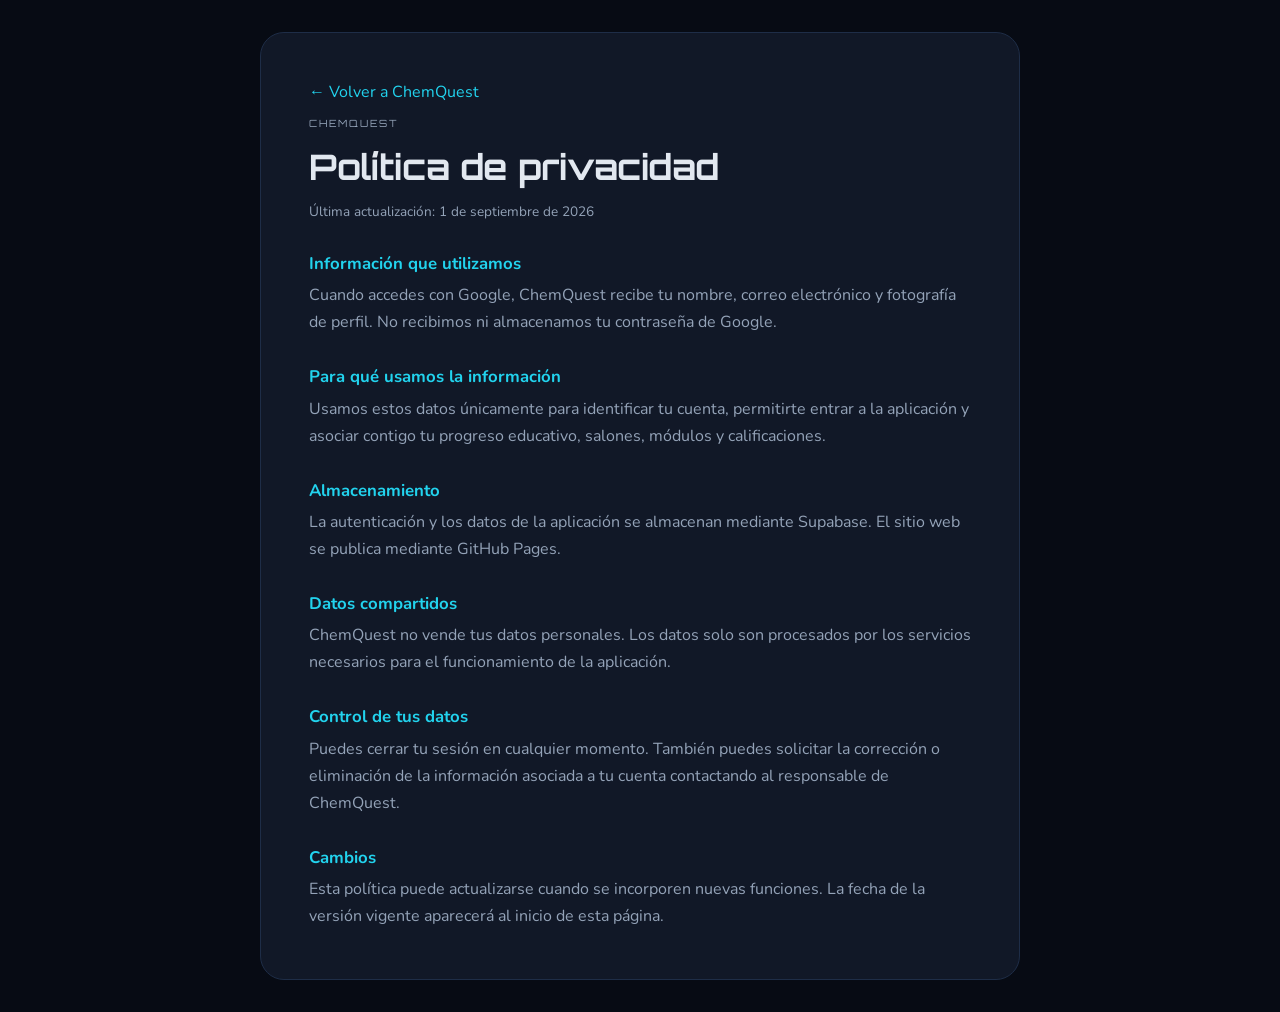
==== privacy.html @ 1f24f71b "- Autenticación con Google y Supabase. - Pantalla de acceso y botón de cierre de sesión. - Registro " ====
<!DOCTYPE html>
<html lang="es">
<head>
  <meta charset="UTF-8">
  <meta name="viewport" content="width=device-width, initial-scale=1.0">
  <title>Política de privacidad — ChemQuest</title>
  <link href="https://fonts.googleapis.com/css2?family=Orbitron:wght@400;700&family=Nunito:wght@400;600;700;800&display=swap" rel="stylesheet">
  <link rel="stylesheet" href="assets/css/styles.css?v=2">
</head>
<body class="legal-page">
  <main class="legal-card">
    <a class="legal-back" href="index.html">← Volver a ChemQuest</a>
    <p class="auth-eyebrow">CHEMQUEST</p>
    <h1>Política de privacidad</h1>
    <p class="legal-date">Última actualización: 1 de septiembre de 2026</p>

    <h2>Información que utilizamos</h2>
    <p>Cuando accedes con Google, ChemQuest recibe tu nombre, correo electrónico y fotografía de perfil. No recibimos ni almacenamos tu contraseña de Google.</p>

    <h2>Para qué usamos la información</h2>
    <p>Usamos estos datos únicamente para identificar tu cuenta, permitirte entrar a la aplicación y asociar contigo tu progreso educativo, salones, módulos y calificaciones.</p>

    <h2>Almacenamiento</h2>
    <p>La autenticación y los datos de la aplicación se almacenan mediante Supabase. El sitio web se publica mediante GitHub Pages.</p>

    <h2>Datos compartidos</h2>
    <p>ChemQuest no vende tus datos personales. Los datos solo son procesados por los servicios necesarios para el funcionamiento de la aplicación.</p>

    <h2>Control de tus datos</h2>
    <p>Puedes cerrar tu sesión en cualquier momento. También puedes solicitar la corrección o eliminación de la información asociada a tu cuenta contactando al responsable de ChemQuest.</p>

    <h2>Cambios</h2>
    <p>Esta política puede actualizarse cuando se incorporen nuevas funciones. La fecha de la versión vigente aparecerá al inicio de esta página.</p>
  </main>
</body>
</html>
---- assets/css/styles.css ----
:root {
  --bg: #070b14;
  --bg2: #0d1220;
  --card: #111827;
  --card2: #162033;
  --border: #1e2d47;
  --border2: #243654;
  --blue: #3b82f6;
  --cyan: #22d3ee;
  --green: #4ade80;
  --yellow: #fbbf24;
  --orange: #fb923c;
  --pink: #f472b6;
  --purple: #a78bfa;
  --red: #f87171;
  --text: #e2e8f0;
  --muted: #64748b;
  --dim: #94a3b8;
  --font-game: 'Orbitron', monospace;
  --font-body: 'Nunito', sans-serif;
}
*{margin:0;padding:0;box-sizing:border-box}
html{scroll-behavior:smooth}
body{
  background:var(--bg);
  color:var(--text);
  font-family:var(--font-body);
  min-height:100vh;
  overflow-x:hidden;
}

/* ── STARFIELD ── */
#stars{position:fixed;inset:0;z-index:0;pointer-events:none}
.star{position:absolute;border-radius:50%;background:white;animation:twinkle var(--d) ease-in-out infinite alternate}
@keyframes twinkle{0%{opacity:.1;transform:scale(1)}100%{opacity:.7;transform:scale(1.4)}}

/* ── PARTICLES ── */
#particles{position:fixed;inset:0;z-index:0;pointer-events:none;overflow:hidden}
.particle{
  position:absolute;
  font-size:1.2rem;
  animation:floatUp 4s ease-out forwards;
  pointer-events:none;
}
@keyframes floatUp{
  0%{opacity:1;transform:translateY(0) scale(1)}
  100%{opacity:0;transform:translateY(-120px) scale(0.5)}
}

/* ── SCREEN SYSTEM ── */
.screen{display:none;position:relative;z-index:1}
.screen.active{display:block}

/* ════════════════════════════════
   HOME SCREEN
════════════════════════════════ */
#screen-home{
  min-height:100vh;
  display:flex;
  flex-direction:column;
}
.home-header{
  background:rgba(13,18,32,0.9);
  backdrop-filter:blur(16px);
  border-bottom:1px solid var(--border);
  padding:1rem 2rem;
  display:flex;
  align-items:center;
  justify-content:space-between;
  gap:1rem;
  flex-wrap:wrap;
}
.logo{
  font-family:var(--font-game);
  font-size:1.3rem;
  color:var(--cyan);
  letter-spacing:.05em;
  display:flex;align-items:center;gap:.5rem;
}
.logo-sub{font-size:.6rem;color:var(--muted);letter-spacing:.15em;text-transform:uppercase;margin-top:.1rem}

.stats-bar{display:flex;gap:.75rem;flex-wrap:wrap;align-items:center}
.stat-chip{
  display:flex;align-items:center;gap:.4rem;
  background:var(--card);
  border:1px solid var(--border);
  border-radius:20px;
  padding:.35rem .85rem;
  font-size:.8rem;font-weight:700;
  transition:all .2s;
}
.stat-chip .icon{font-size:1rem}
.stat-chip.xp .icon{color:var(--yellow)}
.stat-chip.streak .icon{color:var(--orange)}
.stat-chip.level .icon{color:var(--cyan)}

.home-body{flex:1;display:flex;flex-direction:column;align-items:center;padding:2rem;max-width:900px;margin:0 auto;width:100%}

/* Grade selector */
.grade-selector{
  display:flex;gap:1rem;margin:2rem 0;
}
.grade-btn{
  flex:1;max-width:220px;
  background:var(--card);
  border:2px solid var(--border);
  border-radius:20px;
  padding:1.5rem;
  cursor:pointer;
  transition:all .3s;
  text-align:center;
  font-family:var(--font-body);
  position:relative;overflow:hidden;
}
.grade-btn::before{
  content:'';
  position:absolute;inset:0;
  background:var(--gb-color);
  opacity:0;
  transition:opacity .3s;
}
.grade-btn:hover::before,.grade-btn.active::before{opacity:.08}
.grade-btn.active{border-color:var(--gb-color);box-shadow:0 0 30px rgba(0,0,0,.5),inset 0 0 30px var(--gb-color-alpha)}
.grade-btn .gb-icon{font-size:2.5rem;margin-bottom:.5rem}
.grade-btn .gb-label{font-family:var(--font-game);font-size:.75rem;color:var(--gb-color);letter-spacing:.1em}
.grade-btn .gb-title{font-size:1rem;font-weight:800;margin:.3rem 0}
.grade-btn .gb-sub{font-size:.75rem;color:var(--muted)}

/* Day map */
.map-title{
  font-family:var(--font-game);
  font-size:.7rem;
  letter-spacing:.2em;
  color:var(--muted);
  text-transform:uppercase;
  margin:2rem 0 1.25rem;
  align-self:flex-start;
}
.days-map{
  display:grid;
  grid-template-columns:repeat(auto-fill, minmax(130px,1fr));
  gap:1rem;
  width:100%;
}
.day-node{
  background:var(--card);
  border:1.5px solid var(--border);
  border-radius:18px;
  padding:1.25rem 1rem;
  cursor:pointer;
  transition:all .3s;
  text-align:center;
  position:relative;
  overflow:hidden;
  color:var(--text);
  font-family:var(--font-body);
  width:100%;
}
.day-node:focus-visible,.pt-cell:focus-visible{outline:2px solid var(--cyan);outline-offset:3px}
.day-node::after{
  content:'';
  position:absolute;bottom:0;left:0;right:0;
  height:3px;
  background:var(--node-color);
  transform:scaleX(0);
  transition:transform .3s;
}
.day-node:hover::after,.day-node.completed::after{transform:scaleX(1)}
.day-node.locked{opacity:.4;cursor:not-allowed;filter:grayscale(1)}
.day-node.completed{border-color:var(--node-color);background:rgba(0,0,0,.1)}
.day-node.today{border-color:var(--cyan);animation:todayPulse 2s ease-in-out infinite}
@keyframes todayPulse{
  0%,100%{box-shadow:0 0 0 0 rgba(34,211,238,.3)}
  50%{box-shadow:0 0 0 8px rgba(34,211,238,0)}
}
.node-day{font-family:var(--font-game);font-size:.6rem;color:var(--muted);letter-spacing:.1em;text-transform:uppercase}
.node-icon{font-size:1.8rem;margin:.4rem 0}
.node-title{font-size:.8rem;font-weight:800;line-height:1.3}
.node-stars{font-size:.9rem;letter-spacing:.1rem;margin-top:.4rem;height:1.1rem}
.node-badge{
  position:absolute;top:.5rem;right:.5rem;
  background:var(--green);
  color:#000;
  font-size:.6rem;font-weight:800;
  border-radius:10px;padding:.15rem .4rem;
  font-family:var(--font-game);
}
/* incomplete node — done but < 3 stars */
.day-node.incomplete{
  border-color:rgba(251,146,60,.5)!important;
}
.day-node.incomplete::before{
  content:'';
  position:absolute;inset:0;
  background:repeating-linear-gradient(
    -45deg,
    transparent,transparent 6px,
    rgba(251,146,60,.04) 6px,rgba(251,146,60,.04) 12px
  );
  border-radius:18px;
  pointer-events:none;
}
.node-badge.incomplete-badge{
  background:var(--orange);
  color:#000;
}
/* XP penalty chip on results */
.xp-penalty-box{
  background:rgba(248,113,113,.08);
  border:1px solid rgba(248,113,113,.3);
  border-radius:14px;
  padding:1rem 1.25rem;
  margin:1rem 0;
  display:flex;align-items:flex-start;gap:.75rem;
  text-align:left;
}
.xp-penalty-icon{font-size:1.6rem}
.xp-penalty-title{font-family:var(--font-game);font-size:.7rem;color:var(--red);letter-spacing:.1em;margin-bottom:.3rem}
.xp-penalty-text{font-size:.82rem;color:var(--dim);line-height:1.6}
.xp-penalty-num{font-family:var(--font-game);font-size:1.1rem;color:var(--red);font-weight:900}
/* recovery banner */
.recovery-box{
  background:rgba(74,222,128,.07);
  border:1px solid rgba(74,222,128,.25);
  border-radius:14px;
  padding:1rem 1.25rem;
  margin:1rem 0;
  display:flex;align-items:flex-start;gap:.75rem;
  text-align:left;
}
.recovery-title{font-family:var(--font-game);font-size:.7rem;color:var(--green);letter-spacing:.1em;margin-bottom:.3rem}
.recovery-text{font-size:.82rem;color:var(--dim);line-height:1.6}
.recovery-num{font-family:var(--font-game);font-size:1rem;color:var(--green);font-weight:900}
/* stars breakdown row */
.stars-breakdown{
  display:flex;justify-content:center;gap:.5rem;margin:.75rem 0;flex-wrap:wrap;
}
.star-item{
  background:var(--bg2);border:1px solid var(--border);
  border-radius:10px;padding:.4rem .8rem;
  font-size:.75rem;color:var(--muted);
  display:flex;align-items:center;gap:.4rem;
}
.star-item.earned{color:var(--yellow);border-color:rgba(251,191,36,.3)}

/* XP bar */
.xp-bar-wrap{
  width:100%;
  background:var(--card);
  border:1px solid var(--border);
  border-radius:50px;
  padding:.5rem 1.25rem;
  display:flex;align-items:center;gap:1rem;
  margin-top:2rem;
}
.xp-bar-track{
  flex:1;height:10px;
  background:var(--bg2);
  border-radius:10px;overflow:hidden;
}
.xp-bar-fill{
  height:100%;
  background:linear-gradient(90deg,var(--blue),var(--cyan));
  border-radius:10px;
  transition:width 1s cubic-bezier(.4,0,.2,1);
  position:relative;overflow:hidden;
}
.xp-bar-fill::after{
  content:'';
  position:absolute;inset:0;
  background:linear-gradient(90deg,transparent,rgba(255,255,255,.3),transparent);
  animation:shimmer 2s infinite;
}
@keyframes shimmer{0%{transform:translateX(-100%)}100%{transform:translateX(100%)}}
.xp-bar-label{font-size:.75rem;font-weight:800;color:var(--yellow);font-family:var(--font-game);white-space:nowrap}

/* Achievements strip */
.ach-strip{
  display:flex;gap:.75rem;flex-wrap:wrap;margin-top:1.5rem;width:100%;
}
.ach-badge{
  background:var(--card);
  border:1px solid var(--border);
  border-radius:14px;
  padding:.6rem .9rem;
  display:flex;align-items:center;gap:.5rem;
  font-size:.78rem;font-weight:700;
  transition:all .2s;
}
.ach-badge.unlocked{border-color:var(--yellow);color:var(--yellow)}
.ach-badge.locked{opacity:.3;filter:grayscale(1)}
.ach-badge .ai{font-size:1.1rem}

/* ════════════════════════════════
   LESSON SCREEN
════════════════════════════════ */
#screen-lesson{min-height:100vh;padding:0}
.lesson-topbar{
  background:rgba(13,18,32,0.95);
  backdrop-filter:blur(20px);
  border-bottom:1px solid var(--border);
  padding:.75rem 2rem;
  display:flex;align-items:center;gap:1rem;
  position:sticky;top:0;z-index:50;
}
.back-btn{
  background:var(--card);
  border:1px solid var(--border);
  border-radius:10px;
  color:var(--dim);
  font-size:.85rem;
  padding:.4rem .9rem;
  cursor:pointer;
  font-family:var(--font-body);
  transition:all .2s;
}
.back-btn:hover{color:var(--text);border-color:var(--dim)}
.lesson-progress-wrap{flex:1}
.lesson-progress-label{font-family:var(--font-game);font-size:.6rem;color:var(--muted);letter-spacing:.1em;margin-bottom:.3rem}
.lesson-prog-track{height:8px;background:var(--card2);border-radius:8px;overflow:hidden}
.lesson-prog-fill{height:100%;border-radius:8px;background:linear-gradient(90deg,var(--cyan),var(--blue));transition:width .5s ease}
.lesson-hearts{display:flex;gap:.2rem;font-size:1.1rem}

.lesson-content{
  max-width:720px;
  margin:0 auto;
  padding:2rem;
}

/* SLIDE card */
.slide-card{
  background:var(--card);
  border:1px solid var(--border);
  border-radius:24px;
  padding:2rem;
  animation:slideIn .4s cubic-bezier(.4,0,.2,1);
}
@keyframes slideIn{
  from{opacity:0;transform:translateX(30px)}
  to{opacity:1;transform:translateX(0)}
}
.slide-eyebrow{
  font-family:var(--font-game);
  font-size:.6rem;letter-spacing:.2em;
  color:var(--cyan);text-transform:uppercase;margin-bottom:1rem;
}
.slide-title{
  font-family:var(--font-game);
  font-size:1.4rem;font-weight:700;
  margin-bottom:1.25rem;
  line-height:1.3;
}
.slide-visual{
  background:var(--bg2);
  border:1px solid var(--border);
  border-radius:16px;
  padding:1.5rem;
  margin:1.25rem 0;
  display:flex;align-items:center;justify-content:center;
  min-height:120px;
  font-size:3rem;
  flex-wrap:wrap;gap:1rem;
}
.slide-text{
  font-size:1.05rem;
  line-height:1.8;
  color:var(--dim);
}
.slide-text strong{color:var(--text);}
.highlight-box{
  background:linear-gradient(135deg,rgba(34,211,238,.05),rgba(59,130,246,.05));
  border:1px solid rgba(34,211,238,.2);
  border-radius:14px;
  padding:1rem 1.25rem;
  margin:1.25rem 0;
  font-size:.92rem;
  color:var(--dim);
  line-height:1.7;
}
.highlight-box .hb-icon{font-size:1.2rem;margin-right:.5rem}
.formula-row{
  display:flex;flex-wrap:wrap;gap:.6rem;margin:1rem 0;
}
.f-chip{
  background:var(--bg);
  border:1px solid var(--border2);
  border-radius:10px;
  padding:.4rem .9rem;
  font-family:var(--font-game);
  font-size:.8rem;
  color:var(--cyan);
  transition:all .2s;
}
.f-chip:hover{border-color:var(--cyan);box-shadow:0 0 10px rgba(34,211,238,.2)}

/* NEXT button */
.next-btn{
  width:100%;
  padding:1rem;
  background:linear-gradient(135deg,var(--blue),var(--cyan));
  border:none;border-radius:16px;
  color:white;font-family:var(--font-game);font-size:.85rem;font-weight:700;
  cursor:pointer;margin-top:1.5rem;
  letter-spacing:.1em;
  transition:all .3s;
  position:relative;overflow:hidden;
}
.next-btn::before{
  content:'';position:absolute;inset:0;
  background:linear-gradient(135deg,rgba(255,255,255,.1),transparent);
  opacity:0;transition:opacity .2s;
}
.next-btn:hover{transform:translateY(-2px);box-shadow:0 8px 30px rgba(59,130,246,.4)}
.next-btn:hover::before{opacity:1}
.next-btn:active{transform:translateY(0)}

/* ════════════════════════════════
   QUIZ SCREEN
════════════════════════════════ */
#screen-quiz{min-height:100vh;padding:0}
.quiz-topbar{
  background:rgba(13,18,32,0.95);
  backdrop-filter:blur(20px);
  border-bottom:1px solid var(--border);
  padding:.75rem 2rem;
  display:flex;align-items:center;justify-content:space-between;
  gap:1rem;
  position:sticky;top:0;z-index:50;
}
.quiz-counter{
  font-family:var(--font-game);
  font-size:.75rem;color:var(--muted);letter-spacing:.1em;
}
.quiz-hearts-bar{display:flex;gap:.2rem;font-size:1.3rem}
.timer-ring{
  position:relative;width:44px;height:44px;
}
.timer-ring svg{transform:rotate(-90deg)}
.timer-ring circle{
  fill:none;stroke-width:4;
  stroke-linecap:round;
  transition:stroke-dashoffset .1s linear;
}
.timer-ring .bg{stroke:var(--border2)}
.timer-ring .fg{stroke:var(--cyan);stroke-dasharray:113;stroke-dashoffset:0}
.timer-ring .num{
  position:absolute;inset:0;
  display:flex;align-items:center;justify-content:center;
  font-family:var(--font-game);font-size:.7rem;font-weight:700;
  color:var(--cyan);
}

.quiz-body{max-width:680px;margin:0 auto;padding:2rem}

.question-card{
  background:var(--card);
  border:1px solid var(--border);
  border-radius:24px;
  padding:2rem;
  animation:slideIn .35s ease;
}
.q-number{
  font-family:var(--font-game);
  font-size:.6rem;letter-spacing:.2em;
  color:var(--purple);text-transform:uppercase;margin-bottom:.75rem;
}
.q-text{
  font-size:1.15rem;font-weight:800;
  line-height:1.5;margin-bottom:1.75rem;
}
.q-visual{
  background:var(--bg2);
  border:1px solid var(--border);
  border-radius:14px;
  padding:1rem;
  margin-bottom:1.5rem;
  font-family:var(--font-game);
  font-size:1rem;
  text-align:center;
  color:var(--cyan);
}
.options-grid{display:grid;grid-template-columns:1fr 1fr;gap:.75rem}
.opt-btn{
  background:var(--card2);
  border:1.5px solid var(--border);
  border-radius:16px;
  padding:1rem 1.25rem;
  text-align:left;
  font-family:var(--font-body);
  font-size:.9rem;font-weight:700;
  color:var(--dim);
  cursor:pointer;
  transition:all .25s;
  display:flex;align-items:center;gap:.75rem;
  position:relative;overflow:hidden;
}
.opt-btn::before{
  content:'';position:absolute;inset:0;
  background:var(--opt-hover,rgba(59,130,246,.05));
  opacity:0;transition:opacity .2s;
}
.opt-btn:hover:not(:disabled)::before{opacity:1}
.opt-btn:hover:not(:disabled){border-color:var(--blue);color:var(--text);transform:translateY(-1px)}
.opt-letter{
  width:28px;height:28px;min-width:28px;
  border-radius:8px;
  background:var(--bg);
  border:1px solid var(--border);
  display:flex;align-items:center;justify-content:center;
  font-family:var(--font-game);font-size:.65rem;font-weight:700;
  transition:all .2s;
}
.opt-btn.correct{border-color:var(--green)!important;background:rgba(74,222,128,.08)!important;color:var(--green)!important}
.opt-btn.correct .opt-letter{background:var(--green);color:#000;border-color:var(--green)}
.opt-btn.wrong{border-color:var(--red)!important;background:rgba(248,113,113,.08)!important;color:var(--red)!important}
.opt-btn.wrong .opt-letter{background:var(--red);color:#000;border-color:var(--red)}
.opt-btn:disabled{cursor:not-allowed}

.feedback-bar{
  margin-top:1rem;
  padding:1rem 1.25rem;
  border-radius:14px;
  font-size:.9rem;font-weight:700;
  display:none;
  animation:fadeUp .3s ease;
}
.feedback-bar.show{display:block}
.feedback-bar.ok{background:rgba(74,222,128,.1);color:var(--green);border:1px solid rgba(74,222,128,.3)}
.feedback-bar.bad{background:rgba(248,113,113,.1);color:var(--red);border:1px solid rgba(248,113,113,.3)}

@keyframes fadeUp{from{opacity:0;transform:translateY(8px)}to{opacity:1;transform:translateY(0)}}

.continue-btn{
  width:100%;margin-top:1.25rem;
  padding:.9rem;
  background:linear-gradient(135deg,var(--blue),var(--purple));
  border:none;border-radius:14px;
  color:white;font-family:var(--font-game);font-size:.8rem;font-weight:700;
  cursor:pointer;letter-spacing:.1em;
  transition:all .3s;display:none;
}
.continue-btn.show{display:block;animation:fadeUp .3s ease}
.continue-btn:hover{transform:translateY(-2px);box-shadow:0 6px 25px rgba(139,92,250,.4)}

/* ════════════════════════════════
   RESULTS SCREEN
════════════════════════════════ */
#screen-results{
  min-height:100vh;
  display:flex;align-items:center;justify-content:center;
  padding:2rem;
}
.results-card{
  background:var(--card);
  border:1px solid var(--border);
  border-radius:28px;
  padding:2.5rem;
  max-width:560px;width:100%;
  text-align:center;
  animation:popIn .5s cubic-bezier(.34,1.56,.64,1);
}
@keyframes popIn{from{opacity:0;transform:scale(.85)}to{opacity:1;transform:scale(1)}}
.result-trophy{font-size:4.5rem;margin-bottom:1rem;animation:bounce 1s ease .3s both}
@keyframes bounce{0%{transform:scale(0) rotate(-20deg)}60%{transform:scale(1.15) rotate(5deg)}100%{transform:scale(1) rotate(0)}}
.result-grade{
  font-family:var(--font-game);
  font-size:.7rem;letter-spacing:.2em;
  color:var(--muted);text-transform:uppercase;margin-bottom:.5rem;
}
.result-title{
  font-family:var(--font-game);
  font-size:1.8rem;margin-bottom:.5rem;
  background:linear-gradient(135deg,var(--yellow),var(--orange));
  -webkit-background-clip:text;-webkit-text-fill-color:transparent;background-clip:text;
}
.result-subtitle{color:var(--dim);font-size:.95rem;margin-bottom:2rem}
.score-display{
  display:flex;justify-content:center;gap:1.5rem;margin:1.5rem 0;flex-wrap:wrap;
}
.score-item{
  background:var(--bg2);
  border:1px solid var(--border);
  border-radius:16px;
  padding:1rem 1.5rem;
  min-width:100px;
}
.score-val{font-family:var(--font-game);font-size:2rem;font-weight:900}
.score-val.xp{color:var(--yellow)}
.score-val.hits{color:var(--green)}
.score-val.time{color:var(--cyan)}
.score-lbl{font-size:.7rem;color:var(--muted);margin-top:.2rem;text-transform:uppercase;letter-spacing:.1em}
.stars-display{font-size:2.5rem;letter-spacing:.2rem;margin:1rem 0}
.q-review{
  text-align:left;margin:1.5rem 0;
  display:flex;flex-direction:column;gap:.5rem;
}
.q-review-item{
  display:flex;align-items:center;gap:.75rem;
  background:var(--bg2);border:1px solid var(--border);border-radius:12px;
  padding:.65rem 1rem;font-size:.82rem;
}
.q-review-item.correct{border-color:rgba(74,222,128,.3)}
.q-review-item.wrong{border-color:rgba(248,113,113,.3)}
.q-review-dot{width:10px;height:10px;border-radius:50%;min-width:10px}
.q-review-item.correct .q-review-dot{background:var(--green)}
.q-review-item.wrong .q-review-dot{background:var(--red)}
.q-review-text{flex:1;color:var(--dim)}
.q-review-mark{font-size:1rem}

.history-title{
  font-family:var(--font-game);
  font-size:.65rem;letter-spacing:.15em;
  color:var(--muted);text-transform:uppercase;
  margin:1.5rem 0 .75rem;text-align:left;
}
.history-list{
  display:flex;flex-direction:column;gap:.4rem;
}
.history-item{
  display:flex;align-items:center;gap:.75rem;
  background:var(--bg2);
  border:1px solid var(--border);
  border-radius:10px;
  padding:.5rem .9rem;
  font-size:.78rem;
  color:var(--muted);
}
.history-date{font-family:var(--font-game);font-size:.6rem}
.history-stars{letter-spacing:.05rem}
.history-xp{color:var(--yellow);font-weight:700;margin-left:auto}

.action-btns{display:flex;gap:.75rem;margin-top:1.5rem;flex-wrap:wrap}
.action-btn{
  flex:1;min-width:130px;
  padding:.85rem;
  border:none;border-radius:14px;
  font-family:var(--font-game);font-size:.72rem;font-weight:700;
  cursor:pointer;letter-spacing:.08em;
  transition:all .25s;
}
.action-btn.primary{
  background:linear-gradient(135deg,var(--blue),var(--cyan));
  color:white;
}
.action-btn.primary:hover{transform:translateY(-2px);box-shadow:0 6px 25px rgba(34,211,238,.3)}
.action-btn.secondary{
  background:var(--card2);
  border:1px solid var(--border);
  color:var(--dim);
}
.action-btn.secondary:hover{border-color:var(--dim);color:var(--text)}

@keyframes glowPulse{
  0%,100%{box-shadow:0 0 10px rgba(74,222,128,.4)}
  50%{box-shadow:0 0 28px rgba(74,222,128,.8),0 0 50px rgba(34,211,238,.3)}
}

/* ── TOAST ── */
.toast{
  position:fixed;bottom:2rem;left:50%;transform:translateX(-50%) translateY(20px);
  background:var(--card);
  border:1px solid var(--border);
  border-radius:14px;
  padding:.75rem 1.5rem;
  font-size:.88rem;font-weight:700;
  z-index:999;
  opacity:0;transition:all .3s;
  pointer-events:none;
  white-space:nowrap;
  display:flex;align-items:center;gap:.5rem;
}
.toast.show{opacity:1;transform:translateX(-50%) translateY(0)}

/* ── LEVEL UP OVERLAY ── */
.levelup-overlay{
  position:fixed;inset:0;
  background:rgba(0,0,0,.85);
  z-index:500;
  display:none;
  align-items:center;justify-content:center;
  flex-direction:column;gap:1rem;
  animation:fadeIn .3s ease;
}
.levelup-overlay.show{display:flex}
@keyframes fadeIn{from{opacity:0}to{opacity:1}}
.levelup-text{
  font-family:var(--font-game);
  font-size:3rem;font-weight:900;
  background:linear-gradient(135deg,var(--yellow),var(--orange));
  -webkit-background-clip:text;-webkit-text-fill-color:transparent;background-clip:text;
  animation:levelBounce .6s cubic-bezier(.34,1.56,.64,1) .2s both;
}
@keyframes levelBounce{from{opacity:0;transform:scale(.5)}to{opacity:1;transform:scale(1)}}
.levelup-sub{color:var(--dim);font-size:1rem;font-family:var(--font-game);letter-spacing:.1em}
.levelup-close{
  background:var(--card);border:1px solid var(--border);
  border-radius:12px;padding:.6rem 1.5rem;
  color:var(--text);font-family:var(--font-game);font-size:.7rem;
  cursor:pointer;margin-top:1rem;
  transition:all .2s;
}
.levelup-close:hover{border-color:var(--yellow)}

/* ── SLIDE IMAGE ── */
.slide-img-wrap{
  border-radius:16px;overflow:hidden;
  border:1px solid var(--border);
  margin:1.25rem 0;background:var(--bg2);
}
.slide-img-wrap svg{width:100%;height:auto;display:block}
.slide-img-caption{
  font-size:.72rem;color:var(--muted);
  text-align:center;padding:.5rem;
  font-family:var(--font-game);letter-spacing:.08em;
  border-top:1px solid var(--border);
}

/* ── PERIODIC TABLE ── */
.pt-screen{max-width:1100px;margin:0 auto;padding:1.5rem}
.pt-title{font-family:var(--font-game);font-size:.65rem;letter-spacing:.2em;color:var(--cyan);text-transform:uppercase;margin-bottom:1rem}
.pt-legend{display:flex;flex-wrap:wrap;gap:.5rem;margin-bottom:1rem}
.pt-leg-item{display:flex;align-items:center;gap:.35rem;font-size:.7rem;color:var(--dim)}
.pt-leg-dot{width:10px;height:10px;border-radius:3px}
.pt-grid{display:grid;grid-template-columns:repeat(18,1fr);gap:2px;margin-bottom:1.5rem}
.pt-cell{
  aspect-ratio:1;border-radius:5px;border:1px solid transparent;
  cursor:pointer;transition:all .18s;
  display:flex;flex-direction:column;align-items:center;justify-content:center;
  position:relative;min-width:0;
  padding:0;font-family:var(--font-body);color:var(--text);
}
.pt-cell:hover:not(.empty){transform:scale(1.25);z-index:10;box-shadow:0 4px 20px rgba(0,0,0,.6)}
.pt-cell.empty{background:transparent!important;border-color:transparent!important;cursor:default}
.pt-cell .pt-num{font-size:.45rem;color:rgba(255,255,255,.4);line-height:1;font-family:var(--font-game)}
.pt-cell .pt-sym{font-family:var(--font-game);font-weight:700;line-height:1;font-size:clamp(.45rem,.9vw,.8rem)}
.pt-cell .pt-name{font-size:.3rem;color:rgba(255,255,255,.5);line-height:1;overflow:hidden;text-overflow:ellipsis;white-space:nowrap;max-width:100%}
.pt-cell.selected{outline:2px solid var(--yellow);transform:scale(1.2);z-index:10}
.pt-cell.challenge-target{animation:targetPulse 1.2s ease-in-out infinite}
@keyframes targetPulse{0%,100%{box-shadow:0 0 0 0 rgba(251,191,36,.6)}50%{box-shadow:0 0 0 6px rgba(251,191,36,0)}}
.pt-cell.correct-pick{outline:2.5px solid var(--green)!important;animation:none}
.pt-cell.wrong-pick{outline:2.5px solid var(--red)!important;animation:none}
.elem-panel{
  background:var(--card2);border:1px solid var(--border2);border-radius:18px;
  padding:1.25rem 1.5rem;display:grid;grid-template-columns:auto 1fr;
  gap:1.25rem;align-items:start;margin-top:1rem;animation:fadeUp .3s ease;
}
.elem-big{width:80px;height:80px;border-radius:14px;display:flex;flex-direction:column;align-items:center;justify-content:center;gap:.1rem}
.elem-big .num{font-family:var(--font-game);font-size:.65rem;color:rgba(255,255,255,.6)}
.elem-big .sym{font-family:var(--font-game);font-size:2rem;font-weight:900;line-height:1}
.elem-big .nm{font-size:.6rem;color:rgba(255,255,255,.7);font-weight:700}
.elem-big .mass{font-size:.55rem;color:rgba(255,255,255,.5)}
.elem-info-grid{display:grid;grid-template-columns:repeat(auto-fill,minmax(140px,1fr));gap:.6rem}
.elem-info-item{background:var(--bg);border:1px solid var(--border);border-radius:10px;padding:.5rem .75rem}
.elem-info-label{font-family:var(--font-game);font-size:.55rem;color:var(--muted);letter-spacing:.1em;text-transform:uppercase}
.elem-info-val{font-size:.88rem;font-weight:700;color:var(--text);margin-top:.2rem}
.pt-challenge{
  background:linear-gradient(135deg,rgba(139,92,246,.07),rgba(59,130,246,.07));
  border:1px solid rgba(139,92,246,.3);border-radius:18px;padding:1.25rem 1.5rem;margin-top:1rem;
}
.pt-challenge-title{font-family:var(--font-game);font-size:.65rem;letter-spacing:.15em;color:var(--purple);text-transform:uppercase;margin-bottom:.75rem}
.config-display{
  background:var(--bg);border:1px solid var(--border2);border-radius:12px;
  padding:.75rem 1.1rem;font-family:var(--font-game);font-size:.95rem;
  color:var(--cyan);letter-spacing:.05em;margin-bottom:1rem;text-align:center;font-weight:700;
}
.challenge-inputs{display:grid;grid-template-columns:repeat(3,1fr);gap:.75rem;margin-bottom:1rem}
.ch-input-wrap{display:flex;flex-direction:column;gap:.3rem}
.ch-input-label{font-family:var(--font-game);font-size:.55rem;color:var(--muted);letter-spacing:.1em;text-transform:uppercase}
.ch-select{
  background:var(--card);border:1.5px solid var(--border2);border-radius:10px;
  padding:.5rem .7rem;color:var(--text);font-family:var(--font-body);font-size:.82rem;
  font-weight:700;outline:none;cursor:pointer;width:100%;transition:border-color .2s;
}
.ch-select:focus{border-color:var(--purple)}
.ch-select.ok{border-color:var(--green)!important;color:var(--green)}
.ch-select.bad{border-color:var(--red)!important;color:var(--red)}
.ch-check-btn{
  grid-column:1/-1;padding:.7rem;border:none;border-radius:12px;
  background:linear-gradient(135deg,var(--purple),var(--blue));
  color:white;font-family:var(--font-game);font-size:.7rem;font-weight:700;
  letter-spacing:.1em;cursor:pointer;transition:all .25s;
}
.ch-check-btn:hover{transform:translateY(-2px);box-shadow:0 5px 20px rgba(139,92,246,.4)}
.ch-result{border-radius:12px;padding:.75rem 1rem;font-size:.82rem;font-weight:700;margin-top:.5rem;display:none;animation:fadeUp .3s ease}
.ch-result.show{display:block}
.ch-result.ok{background:rgba(74,222,128,.1);color:var(--green);border:1px solid rgba(74,222,128,.3)}
.ch-result.bad{background:rgba(248,113,113,.1);color:var(--red);border:1px solid rgba(248,113,113,.3)}
.pt-score-bar{display:flex;align-items:center;gap:.75rem;background:var(--card);border:1px solid var(--border);border-radius:12px;padding:.6rem 1rem;margin-top:.75rem;font-size:.8rem;font-weight:700}
.pt-score-val{font-family:var(--font-game);font-size:1.2rem;color:var(--yellow)}

/* ── AUTENTICACIÓN ── */
.auth-screen{
  min-height:100vh;padding:2rem;display:grid;place-items:center;position:relative;z-index:20;
  background:
    radial-gradient(circle at 20% 20%,rgba(34,211,238,.12),transparent 35%),
    radial-gradient(circle at 80% 75%,rgba(139,92,246,.14),transparent 38%),
    var(--bg);
}
.auth-screen[hidden]{display:none}
.auth-card{
  width:min(100%,460px);padding:2.5rem;border:1px solid var(--border);border-radius:24px;
  background:rgba(15,23,42,.94);box-shadow:0 24px 80px rgba(0,0,0,.45);text-align:center;
}
.auth-logo{font-size:4rem;filter:drop-shadow(0 0 18px rgba(34,211,238,.45))}
.auth-eyebrow{margin:.75rem 0;color:var(--cyan);font-family:var(--font-game);font-size:.62rem;letter-spacing:.18em}
.auth-card h1{margin:.4rem 0 .8rem;font-family:var(--font-game);font-size:clamp(1.35rem,5vw,2rem)}
.auth-description{margin:0 auto 1.7rem;max-width:360px;color:var(--muted);line-height:1.65}
.google-login-btn{
  width:100%;padding:.9rem 1rem;border:1px solid #d1d5db;border-radius:12px;background:#fff;color:#172033;
  font-family:var(--font-body);font-size:1rem;font-weight:800;cursor:pointer;display:flex;align-items:center;
  justify-content:center;gap:.75rem;transition:transform .18s,box-shadow .18s;
}
.google-login-btn:hover{transform:translateY(-2px);box-shadow:0 8px 28px rgba(34,211,238,.18)}
.google-login-btn:disabled{cursor:wait;opacity:.65;transform:none}
.google-mark{font-size:1.15rem;font-weight:900;color:#4285f4}
.auth-status{min-height:1.3rem;margin:.85rem 0 0;color:var(--red);font-size:.82rem;font-weight:700}
.auth-note{margin:1rem 0 0;color:var(--muted);font-size:.72rem;line-height:1.5}
.auth-note a,.legal-back{color:var(--cyan);text-decoration:none}
.auth-note a:hover,.legal-back:hover{text-decoration:underline}
.account-chip{max-width:230px;overflow:hidden;text-overflow:ellipsis;white-space:nowrap;color:var(--cyan);font-size:.78rem;font-weight:800}
.logout-btn{
  border:1px solid var(--border);border-radius:999px;padding:.55rem .85rem;background:var(--card);color:var(--muted);
  font-family:var(--font-body);font-weight:800;cursor:pointer;
}
.logout-btn:hover{border-color:var(--cyan);color:var(--cyan)}

/* ── PÁGINAS LEGALES ── */
.legal-page{min-height:100vh;padding:2rem;background:var(--bg);color:var(--text)}
.legal-card{width:min(100%,760px);margin:0 auto;padding:clamp(1.5rem,5vw,3rem);border:1px solid var(--border);border-radius:24px;background:var(--card)}
.legal-card h1{margin:.7rem 0;font-family:var(--font-game);font-size:clamp(1.5rem,5vw,2.2rem)}
.legal-card h2{margin:1.8rem 0 .45rem;color:var(--cyan);font-size:1.05rem}
.legal-card p{color:var(--dim);line-height:1.7}
.legal-date{font-size:.85rem}

/* ── MISC ── */
@media(max-width:600px){
  .options-grid{grid-template-columns:1fr}
  .grade-selector{flex-direction:column;align-items:center}
  .grade-btn{max-width:100%;width:100%}
  .home-header{flex-direction:column;align-items:flex-start}
  .pt-grid{gap:1px}
  .pt-cell .pt-name,.pt-cell .pt-num{display:none}
  .elem-panel{grid-template-columns:1fr}
  .challenge-inputs{grid-template-columns:1fr}
  .auth-card{padding:1.6rem}
}
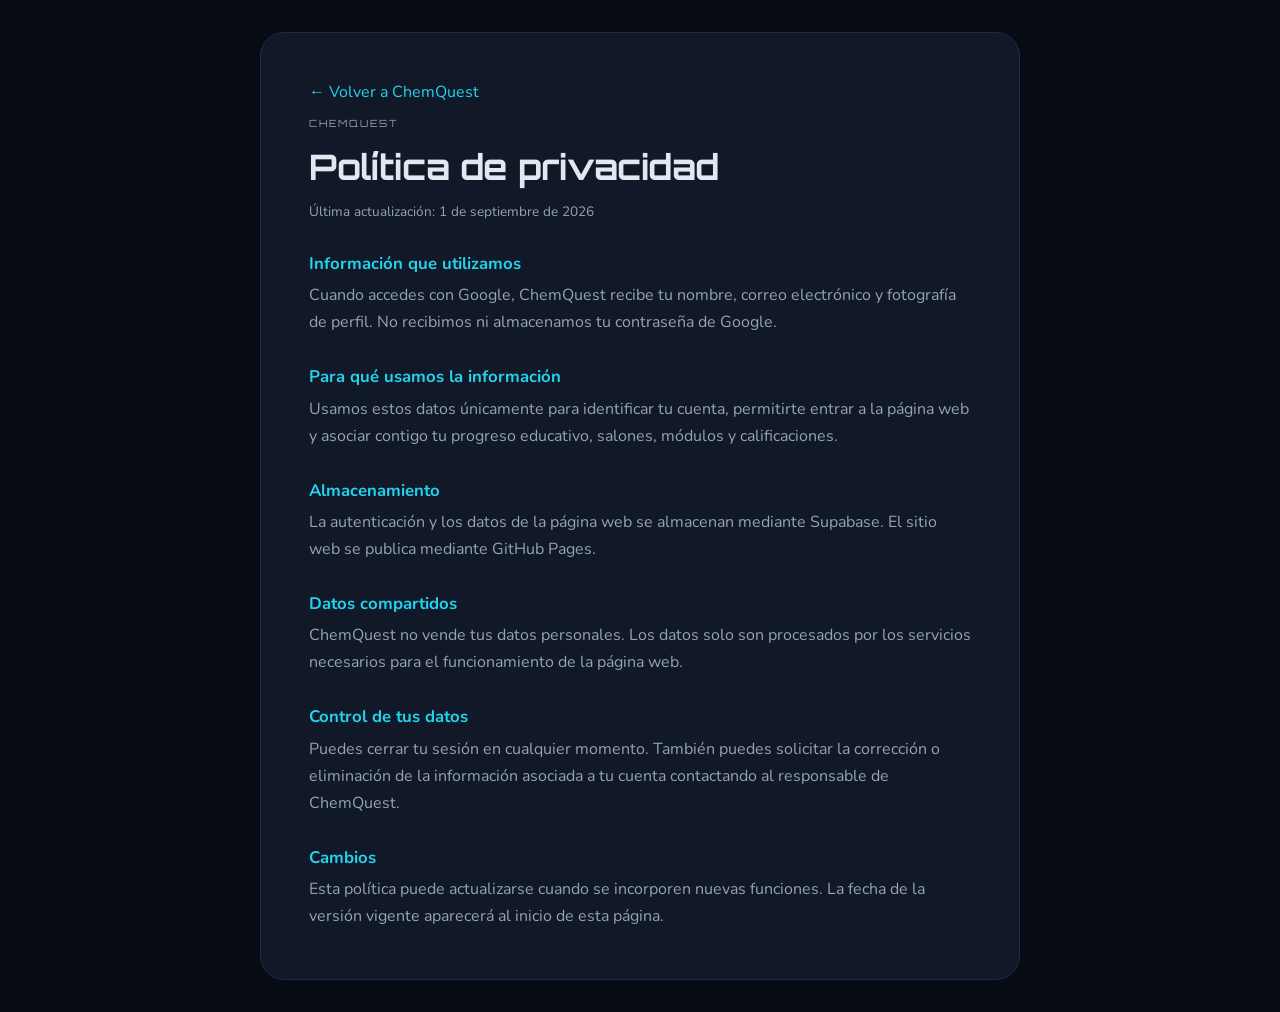
==== commit 1a1f99c1: "Usar terminología de página web" ====
--- a/privacy.html
+++ b/privacy.html
@@ -18,13 +18,13 @@
     <p>Cuando accedes con Google, ChemQuest recibe tu nombre, correo electrónico y fotografía de perfil. No recibimos ni almacenamos tu contraseña de Google.</p>
 
     <h2>Para qué usamos la información</h2>
-    <p>Usamos estos datos únicamente para identificar tu cuenta, permitirte entrar a la aplicación y asociar contigo tu progreso educativo, salones, módulos y calificaciones.</p>
+    <p>Usamos estos datos únicamente para identificar tu cuenta, permitirte entrar a la página web y asociar contigo tu progreso educativo, salones, módulos y calificaciones.</p>
 
     <h2>Almacenamiento</h2>
-    <p>La autenticación y los datos de la aplicación se almacenan mediante Supabase. El sitio web se publica mediante GitHub Pages.</p>
+    <p>La autenticación y los datos de la página web se almacenan mediante Supabase. El sitio web se publica mediante GitHub Pages.</p>
 
     <h2>Datos compartidos</h2>
-    <p>ChemQuest no vende tus datos personales. Los datos solo son procesados por los servicios necesarios para el funcionamiento de la aplicación.</p>
+    <p>ChemQuest no vende tus datos personales. Los datos solo son procesados por los servicios necesarios para el funcionamiento de la página web.</p>
 
     <h2>Control de tus datos</h2>
     <p>Puedes cerrar tu sesión en cualquier momento. También puedes solicitar la corrección o eliminación de la información asociada a tu cuenta contactando al responsable de ChemQuest.</p>
